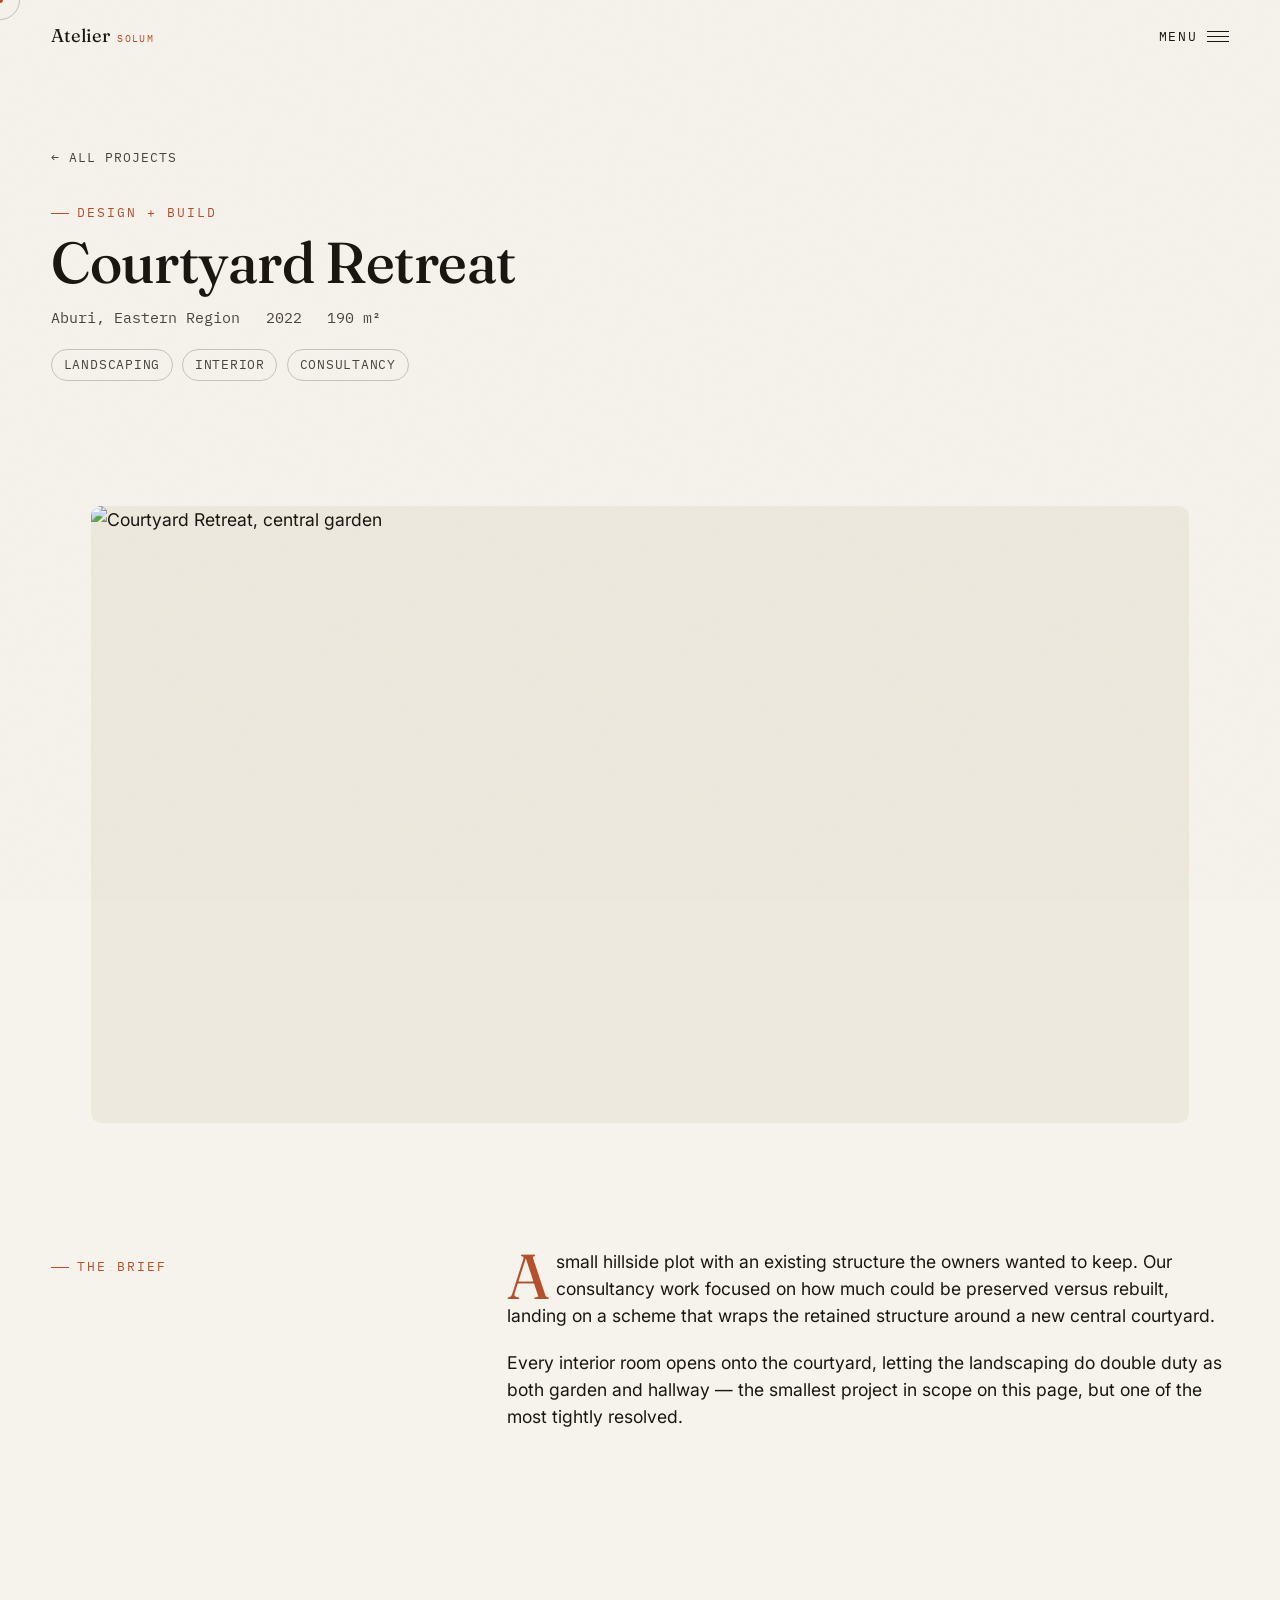
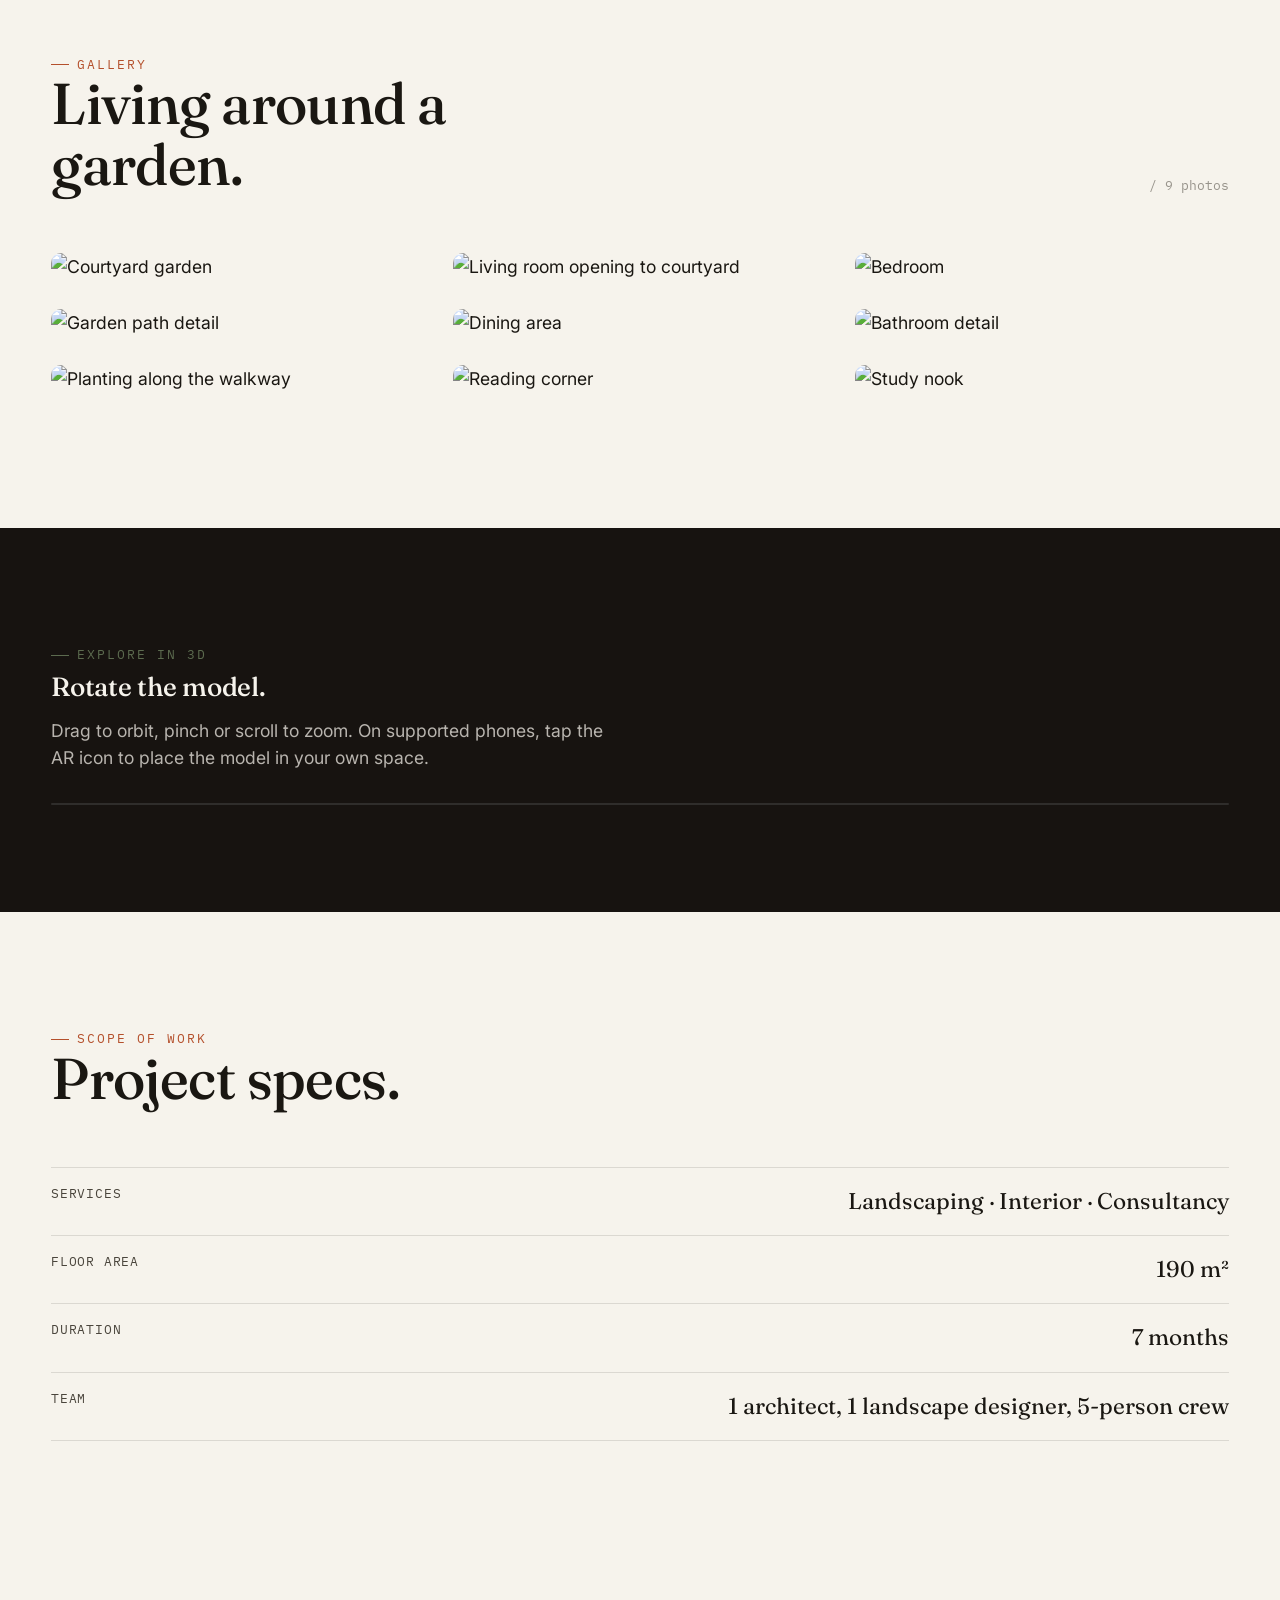
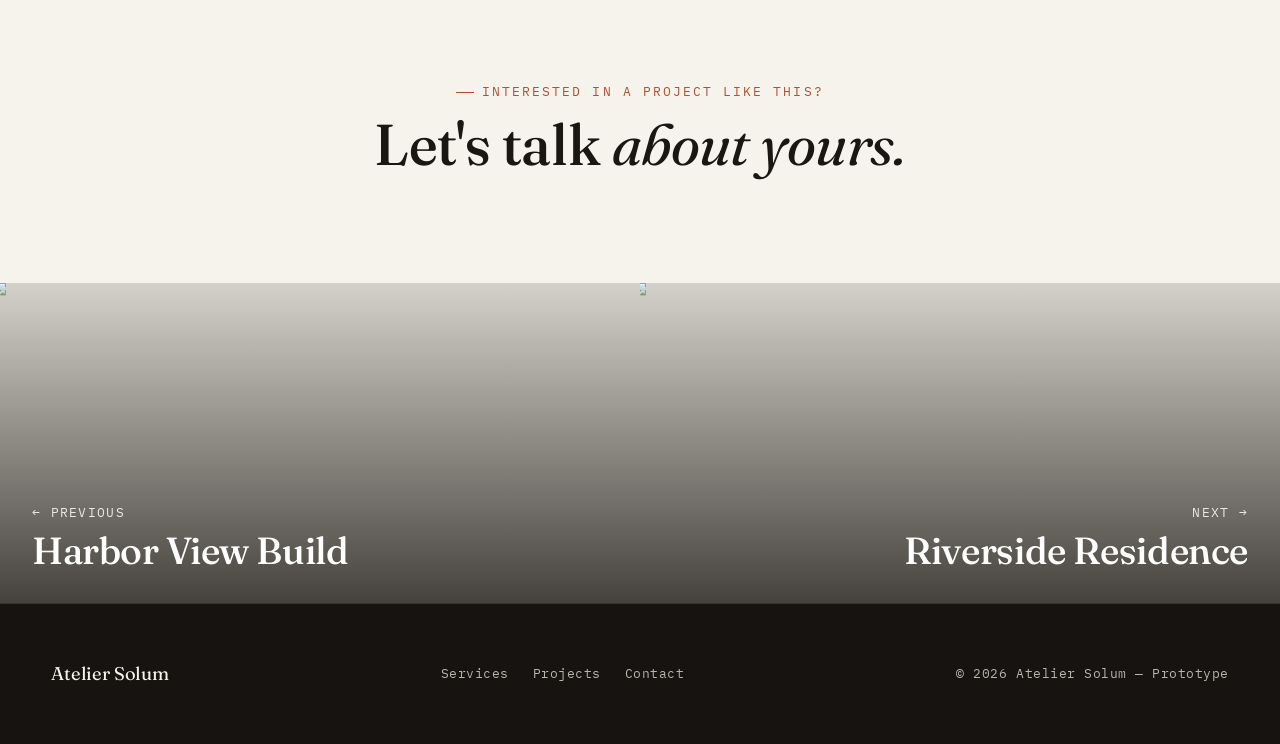
==== projects/courtyard-retreat.html @ 74700419 "Initial prototype: Atelier Solum design-build portfolio Static HTML/CSS/JS prototype for a design-bu" ====
<!DOCTYPE html>
<html lang="en">
<head>
<meta charset="UTF-8">
<meta name="viewport" content="width=device-width, initial-scale=1.0">
<title>Courtyard Retreat — Atelier Solum</title>
<meta name="description" content="A landscape-led design and consultancy project centred on a private courtyard, with a 3D walkthrough.">
<link rel="stylesheet" href="../css/base.css">
<link rel="stylesheet" href="../css/layout.css">
<link rel="stylesheet" href="../css/components.css">
<link rel="stylesheet" href="../css/responsive.css">
<script type="module" src="https://ajax.googleapis.com/ajax/libs/model-viewer/3.5.0/model-viewer.min.js"></script>
</head>
<body>

<header class="site-header">
  <a href="../index.html" class="brand">Atelier <span>Solum</span></a>
  <button class="menu-btn" aria-expanded="false" aria-controls="site-nav">
    <span class="label">Menu</span>
    <span class="bars"><span></span><span></span><span></span></span>
  </button>
</header>

<nav class="site-nav" id="site-nav" aria-label="Primary">
  <div class="nav-links">
    <a href="../index.html"><span class="n">01</span>Home</a>
    <a href="../index.html#services"><span class="n">02</span>Services</a>
    <a href="../index.html#about"><span class="n">03</span>About</a>
    <a href="../index.html#projects"><span class="n">04</span>Projects</a>
    <a href="../index.html#process"><span class="n">05</span>Process</a>
    <a href="../index.html#contact"><span class="n">06</span>Contact</a>
  </div>
  <div class="nav-foot">
    <span>Accra, Ghana — by appointment</span>
    <a href="mailto:studio@ateliersolum.com">studio@ateliersolum.com</a>
    <span>+233 20 000 0000</span>
  </div>
</nav>

<main>
  <section class="section-pad container" style="padding-top:clamp(7.5rem,6.5rem + 3vw,10rem);">
    <a href="../index.html#projects" class="breadcrumb reveal">&larr; All Projects</a>
    <div class="reveal" style="margin-top:1.5rem;">
      <span class="eyebrow">Design + Build</span>
      <h1 style="font-size:var(--fs-2xl); max-width:20ch; margin-top:0.6rem;">Courtyard Retreat</h1>
      <div class="meta-row">
        <span>Aburi, Eastern Region</span>
        <span>2022</span>
        <span>190 m&sup2;</span>
      </div>
      <div class="tag-row" style="margin-top:1.2rem;">
        <span class="tag">Landscaping</span>
        <span class="tag">Interior</span>
        <span class="tag">Consultancy</span>
      </div>
    </div>
  </section>

  <section class="container reveal">
    <figure class="pd-hero-figure">
      <img src="https://images.unsplash.com/photo-1524758631624-e2822e304c36?auto=format&fit=crop&w=1800&q=65" alt="Courtyard Retreat, central garden" loading="lazy" width="1800" height="1013">
    </figure>
  </section>

  <section class="section-pad container">
    <div class="overview-grid reveal">
      <div><span class="eyebrow">The Brief</span></div>
      <div class="drop-cap">
        <p>A small hillside plot with an existing structure the owners wanted to keep. Our consultancy work focused on how much could be preserved versus rebuilt, landing on a scheme that wraps the retained structure around a new central courtyard.</p>
        <p>Every interior room opens onto the courtyard, letting the landscaping do double duty as both garden and hallway — the smallest project in scope on this page, but one of the most tightly resolved.</p>
      </div>
    </div>
  </section>

  <section class="section-pad container">
    <div class="section-head reveal">
      <div><span class="eyebrow">Gallery</span><h2>Living around a garden.</h2></div>
      <span class="section-num">/ 9 photos</span>
    </div>
    <div class="gallery reveal">
      <figure><img src="https://images.unsplash.com/photo-1558904541-efa843a96f01?auto=format&fit=crop&w=900&q=60" data-full="https://images.unsplash.com/photo-1558904541-efa843a96f01?auto=format&fit=crop&w=1800&q=70" alt="Courtyard garden" loading="lazy"></figure>
      <figure><img src="https://images.unsplash.com/photo-1416879595882-3373a0480b5b?auto=format&fit=crop&w=700&q=60" data-full="https://images.unsplash.com/photo-1416879595882-3373a0480b5b?auto=format&fit=crop&w=1800&q=70" alt="Garden path detail" loading="lazy"></figure>
      <figure><img src="https://images.unsplash.com/photo-1518005020951-eccb494ad742?auto=format&fit=crop&w=900&q=60" data-full="https://images.unsplash.com/photo-1518005020951-eccb494ad742?auto=format&fit=crop&w=1800&q=70" alt="Planting along the walkway" loading="lazy"></figure>
      <figure><img src="https://images.unsplash.com/photo-1600607687939-ce8a6c25118c?auto=format&fit=crop&w=700&q=60" data-full="https://images.unsplash.com/photo-1600607687939-ce8a6c25118c?auto=format&fit=crop&w=1800&q=70" alt="Living room opening to courtyard" loading="lazy"></figure>
      <figure><img src="https://images.unsplash.com/photo-1600210492486-724fe5c67fb0?auto=format&fit=crop&w=900&q=60" data-full="https://images.unsplash.com/photo-1600210492486-724fe5c67fb0?auto=format&fit=crop&w=1800&q=70" alt="Dining area" loading="lazy"></figure>
      <figure><img src="https://images.unsplash.com/photo-1600607688969-a5bfcd646154?auto=format&fit=crop&w=700&q=60" data-full="https://images.unsplash.com/photo-1600607688969-a5bfcd646154?auto=format&fit=crop&w=1800&q=70" alt="Reading corner" loading="lazy"></figure>
      <figure><img src="https://images.unsplash.com/photo-1600566753151-384129cf4e3e?auto=format&fit=crop&w=900&q=60" data-full="https://images.unsplash.com/photo-1600566753151-384129cf4e3e?auto=format&fit=crop&w=1800&q=70" alt="Bedroom" loading="lazy"></figure>
      <figure><img src="https://images.unsplash.com/photo-1600210491369-e753d80a41f3?auto=format&fit=crop&w=700&q=60" data-full="https://images.unsplash.com/photo-1600210491369-e753d80a41f3?auto=format&fit=crop&w=1800&q=70" alt="Bathroom detail" loading="lazy"></figure>
      <figure><img src="https://images.unsplash.com/photo-1613977257363-707ba9348227?auto=format&fit=crop&w=900&q=60" data-full="https://images.unsplash.com/photo-1613977257363-707ba9348227?auto=format&fit=crop&w=1800&q=70" alt="Study nook" loading="lazy"></figure>
    </div>
  </section>

  <section id="tour" class="dark-section section-pad">
    <div class="container reveal">
      <span class="eyebrow">Explore in 3D</span>
      <h2 style="color:var(--paper); margin-top:0.5rem;">Rotate the model.</h2>
      <p style="color:rgba(246,243,236,0.72); max-width:52ch; margin-top:1rem;">Drag to orbit, pinch or scroll to zoom. On supported phones, tap the AR icon to place the model in your own space.</p>
      <div class="tour-embed-frame" style="margin-top:2rem;">
        <span class="tour-badge">Sample 3D Model</span>
        <model-viewer
          src="https://modelviewer.dev/shared-assets/models/NeilArmstrong.glb"
          alt="Placeholder 3D model — will be replaced with this building's SketchUp/Revit export"
          camera-controls
          auto-rotate
          ar
          shadow-intensity="1"
          exposure="0.9"
          style="height:520px;">
        </model-viewer>
      </div>
    </div>
  </section>

  <section class="section-pad container">
    <div class="section-head reveal">
      <div><span class="eyebrow">Scope of Work</span><h2>Project specs.</h2></div>
    </div>
    <dl class="spec-list reveal">
      <div class="spec-row"><dt>Services</dt><dd>Landscaping · Interior · Consultancy</dd></div>
      <div class="spec-row"><dt>Floor Area</dt><dd>190 m&sup2;</dd></div>
      <div class="spec-row"><dt>Duration</dt><dd>7 months</dd></div>
      <div class="spec-row"><dt>Team</dt><dd>1 architect, 1 landscape designer, 5-person crew</dd></div>
    </dl>
  </section>

  <a href="../index.html#contact" class="reveal" style="display:block; text-align:center; padding-block:var(--section-pad);">
    <span class="eyebrow" style="justify-content:center;">Interested in a project like this?</span>
    <h2 style="margin-top:0.8rem; font-size:var(--fs-2xl);">Let's talk <em>about yours.</em></h2>
  </a>

  <nav class="pair-nav" aria-label="Other projects">
    <a class="prev" href="harbor-view-build.html">
      <img src="https://images.unsplash.com/photo-1600047509807-ba8f99d2cdde?auto=format&fit=crop&w=900&q=55" alt="" loading="lazy">
      <div><span class="dir">&larr; Previous</span><h4>Harbor View Build</h4></div>
    </a>
    <a class="next" href="riverside-residence.html">
      <img src="https://images.unsplash.com/photo-1512917774080-9991f1c4c750?auto=format&fit=crop&w=900&q=55" alt="" loading="lazy">
      <div><span class="dir">Next &rarr;</span><h4>Riverside Residence</h4></div>
    </a>
  </nav>
</main>

<footer class="site-footer">
  <div class="container footer-grid">
    <span class="brand">Atelier Solum</span>
    <div class="footer-links">
      <a href="../index.html#services">Services</a>
      <a href="../index.html#projects">Projects</a>
      <a href="../index.html#contact">Contact</a>
    </div>
    <span>&copy; <span data-year></span> Atelier Solum — Prototype</span>
  </div>
</footer>

<script src="../js/nav.js"></script>
<script src="../js/reveal.js"></script>
<script src="../js/lightbox.js"></script>
<script src="../js/cursor.js"></script>
<script src="../js/main.js"></script>
</body>
</html>
---- css/base.css ----
/* ===========================================================
   ATELIER — base.css
   Reset, design tokens, typography, global textures
   =========================================================== */

@import url('https://fonts.googleapis.com/css2?family=Fraunces:ital,opsz,wght@0,9..144,300;0,9..144,400;0,9..144,500;0,9..144,600;1,9..144,400;1,9..144,500&family=Inter:wght@400;500;600&family=IBM+Plex+Mono:wght@400;500&display=swap');

:root {
  /* --- color: warm architectural neutrals + two accents --- */
  --ink: #1a1712;
  --ink-soft: #4a453c;
  --paper: #f6f3ec;
  --paper-dim: #eee9de;
  --surface: #ffffff;
  --line: rgba(26, 23, 18, 0.12);
  --line-strong: rgba(26, 23, 18, 0.22);
  --clay: #b4502c;
  --clay-dim: #8f3f22;
  --sage: #5c6b4f;
  --sage-dim: #48543e;
  --cream: #f6f3ec;

  /* --- inverted (dark section) palette --- */
  --ink-bg: #171310;
  --ink-bg-alt: #221c16;
  --ink-line: rgba(246, 243, 236, 0.14);

  /* --- type --- */
  --font-display: 'Fraunces', ui-serif, Georgia, serif;
  --font-body: 'Inter', ui-sans-serif, system-ui, sans-serif;
  --font-mono: 'IBM Plex Mono', ui-monospace, 'SFMono-Regular', monospace;

  /* --- fluid type scale --- */
  --fs-xs: clamp(0.72rem, 0.68rem + 0.15vw, 0.8rem);
  --fs-sm: clamp(0.85rem, 0.8rem + 0.2vw, 0.95rem);
  --fs-base: clamp(1rem, 0.96rem + 0.2vw, 1.1rem);
  --fs-lg: clamp(1.2rem, 1.1rem + 0.4vw, 1.5rem);
  --fs-xl: clamp(1.7rem, 1.4rem + 1.2vw, 2.4rem);
  --fs-2xl: clamp(2.4rem, 1.9rem + 2.2vw, 3.6rem);
  --fs-hero: clamp(3rem, 2rem + 5.2vw, 7.2rem);

  /* --- spacing / rhythm --- */
  --gap: clamp(1.25rem, 1rem + 1vw, 2rem);
  --section-pad: clamp(4.5rem, 3.5rem + 4vw, 9rem);
  --container: 1360px;
  --edge: clamp(1.25rem, 4vw, 4rem);

  /* --- misc --- */
  --radius-s: 4px;
  --radius-m: 10px;
  --ease: cubic-bezier(0.16, 1, 0.3, 1);
  --dur: 0.6s;
}

*, *::before, *::after { box-sizing: border-box; }

html {
  scroll-behavior: smooth;
  color-scheme: light;
}

@media (prefers-reduced-motion: reduce) {
  html { scroll-behavior: auto; }
  *, *::before, *::after {
    animation-duration: 0.001ms !important;
    animation-iteration-count: 1 !important;
    transition-duration: 0.001ms !important;
    scroll-behavior: auto !important;
  }
}

body {
  margin: 0;
  background: var(--paper);
  color: var(--ink);
  font-family: var(--font-body);
  font-size: var(--fs-base);
  line-height: 1.55;
  -webkit-font-smoothing: antialiased;
  text-rendering: optimizeLegibility;
  overflow-x: hidden;
}

/* film-grain overlay — the quiet "expensive paper" texture */
body::before {
  content: '';
  position: fixed;
  inset: 0;
  z-index: 999;
  pointer-events: none;
  opacity: 0.05;
  mix-blend-mode: multiply;
  background-image: url("data:image/svg+xml,%3Csvg xmlns='http://www.w3.org/2000/svg' width='180' height='180'%3E%3Cfilter id='n'%3E%3CfeTurbulence type='fractalNoise' baseFrequency='0.9' numOctaves='2' stitchTiles='stitch'/%3E%3C/filter%3E%3Crect width='100%25' height='100%25' filter='url(%23n)'/%3E%3C/svg%3E");
}

img, video { max-width: 100%; display: block; }

a { color: inherit; text-decoration: none; }

h1, h2, h3, h4 {
  font-family: var(--font-display);
  font-weight: 500;
  line-height: 1.05;
  margin: 0;
  letter-spacing: -0.01em;
}

em, .italic { font-style: italic; font-weight: 400; }

p { margin: 0; }

ul { margin: 0; padding: 0; list-style: none; }

button {
  font: inherit;
  color: inherit;
  background: none;
  border: 0;
  cursor: pointer;
  padding: 0;
}

input, textarea {
  font: inherit;
  color: inherit;
  background: none;
}

.container {
  width: 100%;
  max-width: var(--container);
  margin-inline: auto;
  padding-inline: var(--edge);
}

/* eyebrow / mono label used everywhere as a signature micro-detail */
.eyebrow {
  display: inline-flex;
  align-items: center;
  gap: 0.6em;
  font-family: var(--font-mono);
  font-size: var(--fs-xs);
  letter-spacing: 0.16em;
  text-transform: uppercase;
  color: var(--clay);
}
.eyebrow::before {
  content: '';
  width: 1.4em;
  height: 1px;
  background: currentColor;
}

.visually-hidden {
  position: absolute !important;
  width: 1px; height: 1px;
  overflow: hidden;
  clip: rect(0 0 0 0);
  white-space: nowrap;
}

/* scroll-reveal primitive (activated by reveal.js via IntersectionObserver) */
.reveal {
  opacity: 0;
  transform: translateY(28px);
  transition: opacity 0.9s var(--ease), transform 0.9s var(--ease);
}
.reveal.is-visible {
  opacity: 1;
  transform: translateY(0);
}
.reveal-stagger > * {
  transition-delay: calc(var(--i, 0) * 90ms);
}

/* custom cursor (desktop, fine-pointer only — see cursor.js) */
.cursor-dot, .cursor-ring {
  position: fixed;
  top: 0; left: 0;
  pointer-events: none;
  z-index: 1000;
  border-radius: 50%;
  transform: translate(-50%, -50%);
  will-change: transform;
}
.cursor-dot {
  width: 6px; height: 6px;
  background: var(--clay);
  transition: opacity 0.2s ease;
}
.cursor-ring {
  width: 40px; height: 40px;
  border: 1px solid var(--line-strong);
  transition: width 0.25s var(--ease), height 0.25s var(--ease), border-color 0.25s ease, opacity 0.2s ease;
}
body.has-cursor { cursor: none; }
body.has-cursor a, body.has-cursor button { cursor: none; }
.cursor-ring.is-active {
  width: 70px; height: 70px;
  border-color: var(--clay);
}
---- css/layout.css ----
/* ===========================================================
   ATELIER — layout.css
   Header / overlay nav / footer / section scaffolding
   =========================================================== */

section { position: relative; }

.section-pad { padding-block: var(--section-pad); }

.section-head {
  display: flex;
  flex-wrap: wrap;
  align-items: end;
  justify-content: space-between;
  gap: var(--gap);
  margin-bottom: clamp(2.5rem, 2rem + 2vw, 4.5rem);
}
.section-head h2 { font-size: var(--fs-2xl); max-width: 14ch; }
.section-num {
  font-family: var(--font-mono);
  font-size: var(--fs-xs);
  color: var(--ink-soft);
  opacity: 0.55;
}

/* ---------------- header ---------------- */
.site-header {
  position: fixed;
  inset: 0 0 auto 0;
  z-index: 500;
  display: flex;
  align-items: center;
  justify-content: space-between;
  padding: clamp(1.1rem, 1rem + 0.5vw, 1.6rem) var(--edge);
  mix-blend-mode: normal;
  transition: background-color 0.4s var(--ease), border-color 0.4s var(--ease), backdrop-filter 0.4s var(--ease);
  border-bottom: 1px solid transparent;
}
.site-header.is-scrolled {
  background: rgba(246, 243, 236, 0.82);
  backdrop-filter: blur(10px) saturate(1.1);
  border-color: var(--line);
}
.brand {
  font-family: var(--font-display);
  font-size: 1.15rem;
  letter-spacing: -0.01em;
  display: flex;
  align-items: baseline;
  gap: 0.4em;
}
.brand span { font-family: var(--font-mono); font-size: 0.6rem; letter-spacing: 0.14em; color: var(--clay); text-transform: uppercase; }

.menu-btn {
  display: flex;
  align-items: center;
  gap: 0.7em;
  font-family: var(--font-mono);
  font-size: var(--fs-xs);
  letter-spacing: 0.14em;
  text-transform: uppercase;
  z-index: 700;
  position: relative;
}
.menu-btn .bars {
  display: inline-flex;
  flex-direction: column;
  gap: 4px;
  width: 22px;
}
.menu-btn .bars span {
  height: 1px;
  background: currentColor;
  transition: transform 0.4s var(--ease), opacity 0.3s ease;
}
body.nav-open .menu-btn .bars span:nth-child(1) { transform: translateY(2.5px) rotate(45deg); }
body.nav-open .menu-btn .bars span:nth-child(2) { opacity: 0; }
body.nav-open .menu-btn .bars span:nth-child(3) { transform: translateY(-2.5px) rotate(-45deg); }

/* ---------------- full-screen overlay nav ---------------- */
.site-nav {
  position: fixed;
  inset: 0;
  z-index: 600;
  background: var(--ink-bg);
  color: var(--paper);
  display: flex;
  flex-direction: column;
  justify-content: space-between;
  padding: clamp(5.5rem, 5rem + 2vw, 7rem) var(--edge) var(--edge);
  clip-path: circle(2% at calc(100% - 3rem) 3rem);
  transition: clip-path 0.75s var(--ease);
  visibility: hidden;
}
body.nav-open .site-nav {
  clip-path: circle(150% at calc(100% - 3rem) 3rem);
  visibility: visible;
}
.site-nav .nav-links {
  display: flex;
  flex-direction: column;
  gap: 0.15em;
}
.site-nav .nav-links a {
  font-family: var(--font-display);
  font-weight: 400;
  font-size: clamp(2.4rem, 2rem + 4vw, 5.2rem);
  color: var(--paper);
  display: inline-flex;
  align-items: baseline;
  gap: 0.3em;
  opacity: 0;
  transform: translateY(24px);
  transition: opacity 0.6s var(--ease), transform 0.6s var(--ease), color 0.3s ease;
}
body.nav-open .site-nav .nav-links a {
  opacity: 1;
  transform: translateY(0);
  transition-delay: calc(var(--i, 0) * 70ms + 150ms);
}
.site-nav .nav-links a:hover,
.site-nav .nav-links a:focus-visible { color: var(--clay); }
.site-nav .nav-links a .n {
  font-family: var(--font-mono);
  font-size: 0.28em;
  color: var(--sage);
  letter-spacing: 0.1em;
}
.site-nav .nav-foot {
  display: flex;
  flex-wrap: wrap;
  justify-content: space-between;
  gap: 1.5rem;
  border-top: 1px solid var(--ink-line);
  padding-top: 1.5rem;
  font-family: var(--font-mono);
  font-size: var(--fs-xs);
  letter-spacing: 0.06em;
  color: rgba(246, 243, 236, 0.6);
  opacity: 0;
  transition: opacity 0.6s ease 0.5s;
}
body.nav-open .nav-foot { opacity: 1; }
.nav-foot a { text-decoration: underline; text-underline-offset: 3px; color: var(--paper); }

/* ---------------- dark section wrapper (used by tour teaser + contact) ---------------- */
.dark-section {
  background: var(--ink-bg);
  color: var(--paper);
}
.dark-section .eyebrow { color: var(--sage); }
.dark-section .eyebrow::before { background: var(--sage); }

/* ---------------- footer ---------------- */
.site-footer {
  background: var(--ink-bg);
  color: rgba(246, 243, 236, 0.72);
  padding-block: clamp(2.5rem, 2rem + 2vw, 3.5rem);
  border-top: 1px solid var(--ink-line);
}
.footer-grid {
  display: flex;
  flex-wrap: wrap;
  justify-content: space-between;
  align-items: center;
  gap: 1.5rem;
  font-family: var(--font-mono);
  font-size: var(--fs-xs);
  letter-spacing: 0.04em;
}
.footer-grid .brand { color: var(--paper); }
.footer-links { display: flex; gap: 1.5rem; flex-wrap: wrap; }
.footer-links a { border-bottom: 1px solid transparent; transition: border-color 0.25s ease; }
.footer-links a:hover { border-color: currentColor; }

@media (max-width: 720px) {
  .site-nav .nav-links a { font-size: clamp(2.2rem, 8vw, 3.2rem); }
}
---- css/components.css ----
/* ===========================================================
   ATELIER — components.css
   Buttons, hero, marquee, bento grid, cards, gallery, lightbox,
   tour embeds, tags, process rail, spec list, next/prev nav
   =========================================================== */

/* ---------------- buttons ---------------- */
.btn {
  display: inline-flex;
  align-items: center;
  gap: 0.6em;
  font-family: var(--font-mono);
  font-size: var(--fs-xs);
  letter-spacing: 0.1em;
  text-transform: uppercase;
  padding: 0.95em 1.6em;
  border-radius: 999px;
  border: 1px solid var(--ink);
  transition: background-color 0.3s var(--ease), color 0.3s var(--ease), border-color 0.3s var(--ease), transform 0.3s var(--ease);
}
.btn-solid { background: var(--ink); color: var(--paper); }
.btn-solid:hover { background: var(--clay); border-color: var(--clay); transform: translateY(-2px); }
.btn-ghost { color: var(--ink); }
.btn-ghost:hover { background: var(--ink); color: var(--paper); transform: translateY(-2px); }
.dark-section .btn-ghost { border-color: var(--paper); color: var(--paper); }
.dark-section .btn-ghost:hover { background: var(--paper); color: var(--ink-bg); }
.btn svg { width: 1em; height: 1em; }

/* ---------------- hero ---------------- */
.hero {
  min-height: 100svh;
  display: flex;
  flex-direction: column;
  justify-content: center;
  padding-top: clamp(6rem, 5rem + 3vw, 8rem);
  position: relative;
}
.hero-eyebrow-row {
  display: flex;
  align-items: center;
  gap: 1rem;
  margin-bottom: 1.4rem;
}
.hero h1 {
  font-size: var(--fs-hero);
  max-width: 15ch;
}
.hero h1 .line { display: block; }
.hero-sub {
  max-width: 46ch;
  margin-top: 1.6rem;
  font-size: var(--fs-lg);
  color: var(--ink-soft);
}
.hero-actions {
  display: flex;
  flex-wrap: wrap;
  gap: 1rem;
  margin-top: clamp(2rem, 1.6rem + 1.5vw, 3rem);
}

/* discipline marquee ribbon */
.marquee {
  border-top: 1px solid var(--line);
  border-bottom: 1px solid var(--line);
  overflow: hidden;
  margin-top: clamp(3rem, 2.4rem + 2vw, 5rem);
}
.marquee-track {
  display: flex;
  width: max-content;
  animation: marquee 26s linear infinite;
}
.marquee:hover .marquee-track { animation-play-state: paused; }
.marquee span {
  font-family: var(--font-mono);
  font-size: var(--fs-sm);
  letter-spacing: 0.14em;
  text-transform: uppercase;
  padding: 1rem 2.2rem;
  white-space: nowrap;
  color: var(--ink-soft);
  display: inline-flex;
  align-items: center;
  gap: 0.9em;
}
.marquee span::after { content: '\2014'; color: var(--clay); }
@keyframes marquee {
  from { transform: translateX(0); }
  to { transform: translateX(-50%); }
}

/* ---------------- bento services grid ---------------- */
.bento {
  display: grid;
  grid-template-columns: repeat(6, 1fr);
  gap: 1px;
  background: var(--line);
  border: 1px solid var(--line);
}
.bento-item {
  background: var(--paper);
  padding: clamp(1.75rem, 1.4rem + 1.5vw, 2.75rem);
  grid-column: span 3;
  position: relative;
  overflow: hidden;
  transition: background-color 0.4s ease;
  min-height: 260px;
  display: flex;
  flex-direction: column;
  justify-content: space-between;
}
.bento-item.span-2 { grid-column: span 2; }
.bento-item.span-4 { grid-column: span 4; }
.bento-item:hover { background: var(--surface); }
.bento-num {
  position: absolute;
  right: 0.9rem;
  top: 0.4rem;
  font-family: var(--font-display);
  font-size: 6rem;
  font-weight: 300;
  color: var(--ink);
  opacity: 0.05;
  line-height: 1;
  pointer-events: none;
  transition: opacity 0.4s ease;
}
.bento-item:hover .bento-num { opacity: 0.09; }
.bento-icon { width: 2.1rem; height: 2.1rem; color: var(--clay); }
.bento-item h3 { font-size: var(--fs-lg); margin-top: 1.2rem; }
.bento-item p { margin-top: 0.6rem; color: var(--ink-soft); font-size: var(--fs-sm); max-width: 32ch; }
.bento-line {
  margin-top: 1.4rem;
  height: 1px;
  width: 2.2rem;
  background: var(--line-strong);
  transition: width 0.4s var(--ease), background-color 0.4s ease;
}
.bento-item:hover .bento-line { width: 4rem; background: var(--clay); }

@media (max-width: 900px) {
  .bento { grid-template-columns: repeat(2, 1fr); }
  .bento-item, .bento-item.span-2, .bento-item.span-4 { grid-column: span 2; }
}

/* ---------------- process rail ---------------- */
.process-rail {
  display: grid;
  grid-template-columns: repeat(5, 1fr);
  gap: var(--gap);
  position: relative;
}
.process-rail::before {
  content: '';
  position: absolute;
  top: 1.1rem;
  left: 0; right: 0;
  height: 1px;
  background: var(--line);
}
.process-step { position: relative; }
.process-step .dot {
  width: 9px; height: 9px;
  border-radius: 50%;
  background: var(--paper);
  border: 1px solid var(--ink);
  position: relative;
  z-index: 2;
  transition: background-color 0.3s ease, border-color 0.3s ease;
}
.process-step:hover .dot { background: var(--clay); border-color: var(--clay); }
.process-step .idx { font-family: var(--font-mono); font-size: var(--fs-xs); color: var(--clay); display: block; margin-top: 1.1rem; }
.process-step h4 { font-size: var(--fs-lg); margin-top: 0.5rem; }
.process-step p { font-size: var(--fs-sm); color: var(--ink-soft); margin-top: 0.5rem; }

@media (max-width: 860px) {
  .process-rail { grid-template-columns: 1fr; gap: 2.2rem; }
  .process-rail::before { display: none; }
}

/* ---------------- featured project cards (asymmetric) ---------------- */
.project-grid {
  display: grid;
  grid-template-columns: repeat(6, 1fr);
  gap: var(--gap);
}
.p-card { grid-column: span 3; }
.p-card.wide { grid-column: span 4; }
.p-card.narrow { grid-column: span 2; }
.p-card a { display: block; }
.p-card figure {
  position: relative;
  aspect-ratio: 4 / 5;
  overflow: hidden;
  border-radius: var(--radius-m);
  margin: 0;
  background: var(--paper-dim);
}
.p-card.wide figure { aspect-ratio: 16 / 10; }
.p-card img {
  width: 100%; height: 100%;
  object-fit: cover;
  filter: grayscale(0.55) contrast(1.02);
  transform: scale(1.04);
  transition: transform 0.9s var(--ease), filter 0.6s ease;
}
.p-card a:hover img { filter: grayscale(0); transform: scale(1.1); }
.p-card figcaption {
  position: absolute; inset: auto 0 0 0;
  padding: 1.4rem;
  display: flex;
  justify-content: space-between;
  align-items: flex-end;
  background: linear-gradient(to top, rgba(20,17,12,0.72), transparent 65%);
  color: #fff;
}
.p-card .p-tag {
  position: absolute; top: 1.1rem; left: 1.1rem;
  font-family: var(--font-mono);
  font-size: var(--fs-xs);
  letter-spacing: 0.08em;
  text-transform: uppercase;
  background: rgba(246,243,236,0.9);
  color: var(--ink);
  padding: 0.35em 0.8em;
  border-radius: 999px;
}
.p-card h3 { font-size: var(--fs-lg); color: #fff; }
.p-card .p-meta { font-family: var(--font-mono); font-size: var(--fs-xs); opacity: 0.85; margin-top: 0.3em; letter-spacing: 0.04em; }
.p-card .arrow {
  width: 2.2rem; height: 2.2rem;
  border-radius: 50%;
  border: 1px solid rgba(255,255,255,0.6);
  display: grid; place-items: center;
  flex-shrink: 0;
  transition: background-color 0.3s ease, transform 0.3s var(--ease);
}
.p-card a:hover .arrow { background: var(--clay); border-color: var(--clay); transform: rotate(45deg); }
.p-card .arrow svg { width: 1rem; height: 1rem; }

@media (max-width: 900px) {
  .p-card, .p-card.wide, .p-card.narrow { grid-column: span 6; }
}

/* ---------------- immersive tour teaser (home) ---------------- */
.tour-teaser {
  display: grid;
  grid-template-columns: 1fr 1fr;
  gap: clamp(2rem, 1.5rem + 2vw, 4rem);
  align-items: center;
}
.tour-copy h2 { font-size: var(--fs-2xl); color: var(--paper); }
.tour-copy p { color: rgba(246,243,236,0.72); margin-top: 1.2rem; max-width: 42ch; }
.tour-embed-frame {
  border-radius: var(--radius-m);
  overflow: hidden;
  border: 1px solid var(--ink-line);
  background: #0e0c0a;
  position: relative;
}
.tour-badge {
  position: absolute; top: 1rem; left: 1rem; z-index: 2;
  font-family: var(--font-mono); font-size: var(--fs-xs);
  letter-spacing: 0.08em; text-transform: uppercase;
  background: rgba(23,19,16,0.75); color: var(--paper);
  border: 1px solid var(--ink-line);
  padding: 0.4em 0.9em; border-radius: 999px;
  backdrop-filter: blur(4px);
}
model-viewer { width: 100%; height: 100%; --poster-color: transparent; }

@media (max-width: 860px) {
  .tour-teaser { grid-template-columns: 1fr; }
}

/* ---------------- about / founder ---------------- */
.about-wrap {
  display: grid;
  grid-template-columns: 0.8fr 1.2fr;
  gap: clamp(2rem, 1.5rem + 2vw, 4rem);
  align-items: start;
}
.about-portrait {
  margin: 0;
  aspect-ratio: 4 / 5;
  border-radius: var(--radius-m);
  overflow: hidden;
  background: var(--paper-dim);
}
.about-portrait img {
  width: 100%; height: 100%;
  object-fit: cover;
  filter: grayscale(0.4) contrast(1.02);
  transition: filter 0.6s ease;
}
.about-portrait:hover img { filter: grayscale(0); }
.about-name { font-size: var(--fs-2xl); margin-top: 0.5rem; }
.about-bio { margin-top: 1.4rem; max-width: 56ch; color: var(--ink-soft); }
.about-quote {
  font-family: var(--font-display);
  font-style: italic;
  font-size: var(--fs-lg);
  color: var(--ink);
  border-left: 2px solid var(--clay);
  padding-left: 1.2rem;
  margin: 1.8rem 0 2.2rem;
  max-width: 46ch;
}
.about-content .cred-list { border-top: 1px solid var(--line); padding-top: 0.2rem; }

@media (max-width: 780px) {
  .about-wrap { grid-template-columns: 1fr; }
  .about-portrait { max-width: 320px; }
}

/* ---------------- credentials marquee ---------------- */
.cred-strip {
  border-top: 1px solid var(--line);
}
.cred-list {
  display: grid;
  grid-template-columns: repeat(auto-fit, minmax(200px, 1fr));
  gap: var(--gap);
}
.cred-item { padding-block: 1.4rem; border-top: 1px solid var(--line); }
.cred-item .num { font-family: var(--font-display); font-size: var(--fs-2xl); }
.cred-item .lbl { font-family: var(--font-mono); font-size: var(--fs-xs); letter-spacing: 0.08em; text-transform: uppercase; color: var(--ink-soft); margin-top: 0.4rem; display: block; }

/* ---------------- contact ---------------- */
.contact-wrap {
  display: grid;
  grid-template-columns: 1.2fr 1fr;
  gap: clamp(2rem, 1.5rem + 2vw, 5rem);
}
.contact-wrap h2 { font-size: clamp(2.4rem, 1.8rem + 3vw, 4.6rem); color: var(--paper); }
.contact-email {
  display: inline-block;
  margin-top: 1.6rem;
  font-family: var(--font-display);
  font-style: italic;
  font-size: clamp(1.4rem, 1.2rem + 1vw, 2rem);
  color: var(--paper);
  border-bottom: 1px solid var(--sage);
  padding-bottom: 0.2rem;
  transition: color 0.3s ease, border-color 0.3s ease;
}
.contact-email:hover { color: var(--clay); border-color: var(--clay); }
.form-note { font-size: var(--fs-xs); font-family: var(--font-mono); color: rgba(246,243,236,0.55); margin-top: 1.5rem; }
.field {
  display: flex; flex-direction: column; gap: 0.4rem;
  padding-block: 1.1rem;
  border-bottom: 1px solid var(--ink-line);
}
.field label { font-family: var(--font-mono); font-size: var(--fs-xs); letter-spacing: 0.08em; text-transform: uppercase; color: rgba(246,243,236,0.55); }
.field input, .field textarea {
  color: var(--paper); font-family: var(--font-body); font-size: var(--fs-base);
  resize: none;
}
.field input::placeholder, .field textarea::placeholder { color: rgba(246,243,236,0.3); }
@media (max-width: 860px) { .contact-wrap { grid-template-columns: 1fr; } }

/* ---------------- project detail: header / tags / spec ---------------- */
.breadcrumb {
  font-family: var(--font-mono); font-size: var(--fs-xs); letter-spacing: 0.08em; text-transform: uppercase;
  display: inline-flex; align-items: center; gap: 0.5em; color: var(--ink-soft);
  transition: color 0.25s ease;
}
.breadcrumb:hover { color: var(--clay); }

.tag {
  display: inline-flex; align-items: center;
  font-family: var(--font-mono); font-size: var(--fs-xs); letter-spacing: 0.06em; text-transform: uppercase;
  border: 1px solid var(--line-strong); border-radius: 999px;
  padding: 0.4em 0.9em;
  color: var(--ink-soft);
}
.tag-row { display: flex; flex-wrap: wrap; gap: 0.6rem; }

.meta-row {
  display: flex; flex-wrap: wrap; gap: 1.6rem;
  font-family: var(--font-mono); font-size: var(--fs-sm); color: var(--ink-soft);
  margin-top: 0.8rem;
}

.pd-hero-figure {
  aspect-ratio: 16/9;
  border-radius: var(--radius-m);
  overflow: hidden;
  background: var(--paper-dim);
}
.pd-hero-figure img { width: 100%; height: 100%; object-fit: cover; }

.overview-grid {
  display: grid;
  grid-template-columns: 0.9fr 1.6fr;
  gap: clamp(2rem, 1.5rem + 2vw, 4rem);
}
.drop-cap:first-letter {
  font-family: var(--font-display);
  font-size: 3.6em;
  float: left;
  line-height: 0.8;
  padding: 0.05em 0.09em 0 0;
  color: var(--clay);
}
.overview-grid p + p { margin-top: 1.1em; }
@media (max-width: 860px) { .overview-grid { grid-template-columns: 1fr; } }

/* masonry-style gallery via column layout */
.gallery {
  columns: 3 260px;
  column-gap: var(--gap);
}
.gallery figure {
  margin: 0 0 var(--gap);
  break-inside: avoid;
  border-radius: var(--radius-m);
  overflow: hidden;
  cursor: pointer;
  position: relative;
}
.gallery img { width: 100%; display: block; transition: transform 0.6s var(--ease); }
.gallery figure:hover img { transform: scale(1.045); }
.gallery figure::after {
  content: '\2197';
  position: absolute; top: 0.8rem; right: 0.8rem;
  width: 2rem; height: 2rem; border-radius: 50%;
  background: rgba(246,243,236,0.85); color: var(--ink);
  display: grid; place-items: center; font-size: 0.9rem;
  opacity: 0; transform: translateY(-6px);
  transition: opacity 0.3s ease, transform 0.3s ease;
}
.gallery figure:hover::after { opacity: 1; transform: translateY(0); }

/* video section */
.video-frame {
  position: relative;
  aspect-ratio: 16/9;
  border-radius: var(--radius-m);
  overflow: hidden;
  background: #0e0c0a;
}
.video-frame video, .video-frame iframe { width: 100%; height: 100%; object-fit: cover; border: 0; }
.video-caption { margin-top: 0.8rem; font-family: var(--font-mono); font-size: var(--fs-xs); color: var(--ink-soft); letter-spacing: 0.04em; }

/* spec recap */
.spec-list {
  border-top: 1px solid var(--line);
}
.spec-row {
  display: flex; justify-content: space-between; gap: 1rem;
  padding: 1rem 0;
  border-bottom: 1px solid var(--line);
  font-size: var(--fs-sm);
}
.spec-row dt { font-family: var(--font-mono); text-transform: uppercase; letter-spacing: 0.06em; color: var(--ink-soft); font-size: var(--fs-xs); }
.spec-row dd { margin: 0; font-family: var(--font-display); font-size: var(--fs-lg); text-align: right; }

/* next/prev split nav */
.pair-nav {
  display: grid;
  grid-template-columns: 1fr 1fr;
}
.pair-nav a {
  position: relative;
  display: flex;
  align-items: flex-end;
  min-height: 320px;
  padding: 2rem;
  overflow: hidden;
  color: #fff;
  background-size: cover;
  background-position: center;
}
.pair-nav a::before {
  content: '';
  position: absolute; inset: 0;
  background: linear-gradient(to top, rgba(20,17,12,0.78), rgba(20,17,12,0.15));
  transition: background-color 0.4s ease;
}
.pair-nav a > * { position: relative; z-index: 1; }
.pair-nav a img { position: absolute; inset: 0; width: 100%; height: 100%; object-fit: cover; z-index: 0; transform: scale(1.04); transition: transform 0.8s var(--ease); }
.pair-nav a:hover img { transform: scale(1.12); }
.pair-nav .dir { font-family: var(--font-mono); font-size: var(--fs-xs); letter-spacing: 0.1em; text-transform: uppercase; opacity: 0.85; display: block; margin-bottom: 0.5rem; }
.pair-nav h4 { font-size: var(--fs-xl); }
.pair-nav .next { text-align: right; align-items: flex-end; }
.pair-nav .next > div { margin-left: auto; }
@media (max-width: 700px) { .pair-nav { grid-template-columns: 1fr; } }

/* ---------------- lightbox ---------------- */
.lightbox {
  position: fixed; inset: 0; z-index: 900;
  background: rgba(15, 12, 9, 0.94);
  display: flex; align-items: center; justify-content: center;
  opacity: 0; visibility: hidden;
  transition: opacity 0.35s ease;
}
.lightbox.is-open { opacity: 1; visibility: visible; }
.lightbox img { max-width: 88vw; max-height: 82vh; object-fit: contain; border-radius: 4px; }
.lightbox-close, .lightbox-prev, .lightbox-next {
  position: absolute;
  color: var(--paper);
  width: 2.75rem; height: 2.75rem;
  border-radius: 50%;
  border: 1px solid rgba(246,243,236,0.3);
  display: grid; place-items: center;
  transition: background-color 0.25s ease, border-color 0.25s ease;
}
.lightbox-close:hover, .lightbox-prev:hover, .lightbox-next:hover { background: var(--clay); border-color: var(--clay); }
.lightbox-close { top: 1.5rem; right: 1.5rem; }
.lightbox-prev { left: 1.5rem; top: 50%; transform: translateY(-50%); }
.lightbox-next { right: 1.5rem; top: 50%; transform: translateY(-50%); }
.lightbox-count {
  position: absolute; bottom: 1.5rem; left: 50%; transform: translateX(-50%);
  font-family: var(--font-mono); font-size: var(--fs-xs); letter-spacing: 0.08em; color: rgba(246,243,236,0.6);
}
@media (max-width: 640px) {
  .lightbox-prev, .lightbox-next { width: 2.2rem; height: 2.2rem; }
}
---- css/responsive.css ----
/* ===========================================================
   ATELIER — responsive.css
   Structural breakpoint overrides not already handled inline
   =========================================================== */

@media (max-width: 640px) {
  :root { --section-pad: 4.2rem; }
  .gallery { columns: 1 100%; }
  .overview-grid, .contact-wrap, .tour-teaser { gap: 2rem; }
  .cred-list { grid-template-columns: repeat(2, 1fr); }
  .site-footer .footer-grid { flex-direction: column; align-items: flex-start; }
}

@media (hover: none) and (pointer: coarse) {
  .cursor-dot, .cursor-ring { display: none; }
  body.has-cursor { cursor: auto; }
  body.has-cursor a, body.has-cursor button { cursor: pointer; }
}

@media (max-width: 500px) {
  .hero h1 { font-size: clamp(2.4rem, 10vw, 3.4rem); }
}
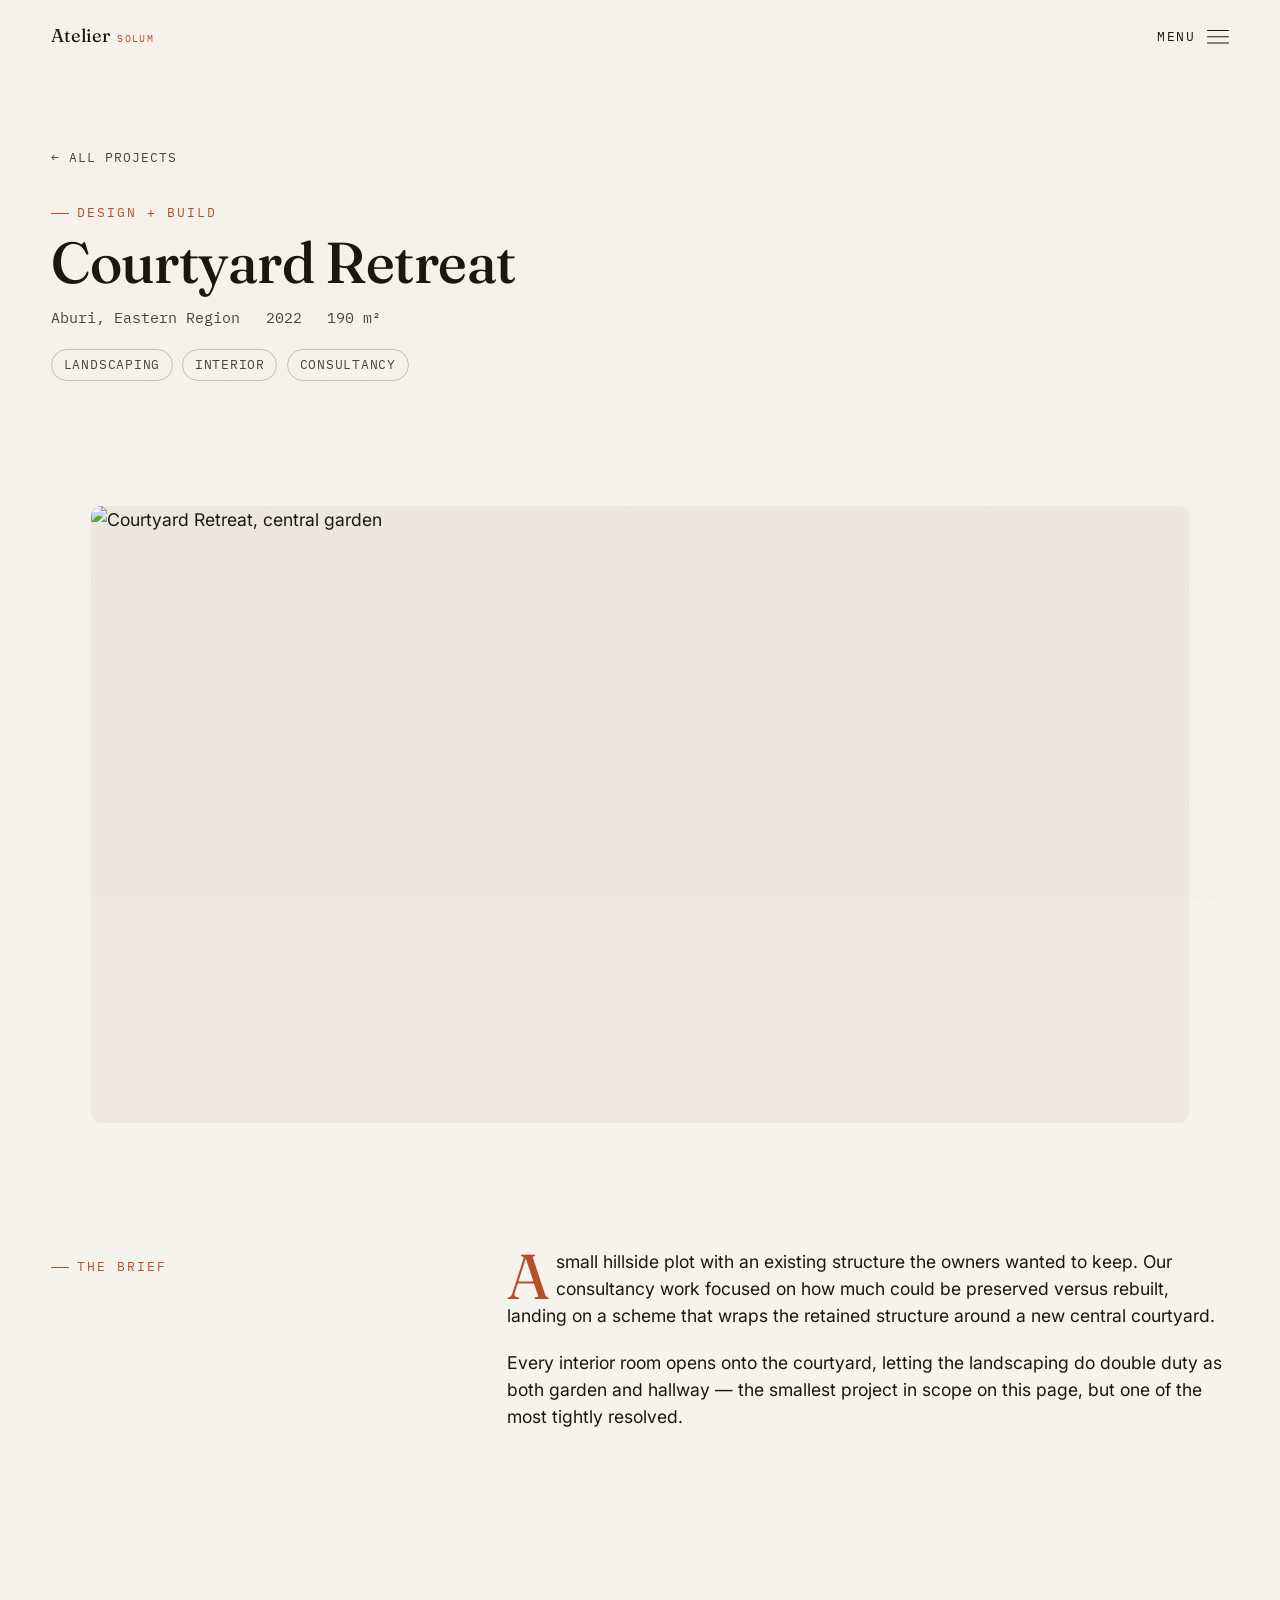
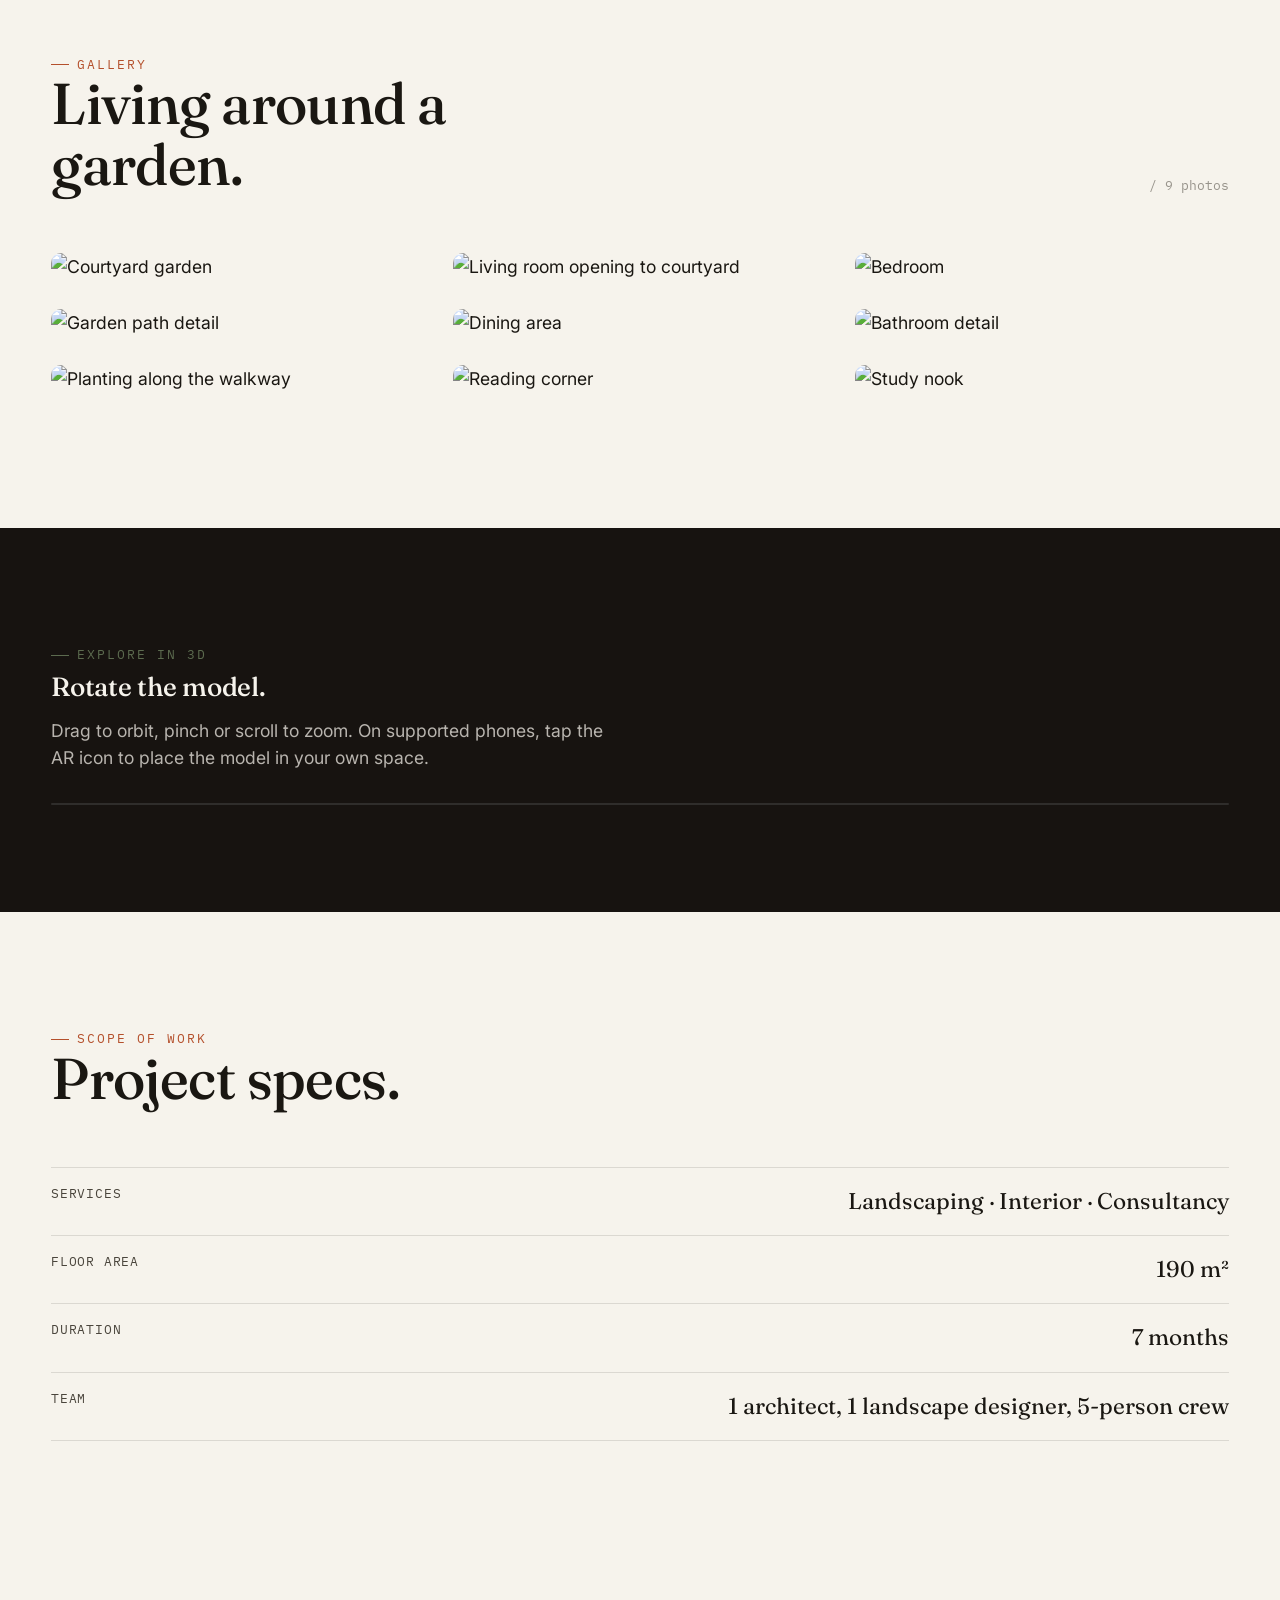
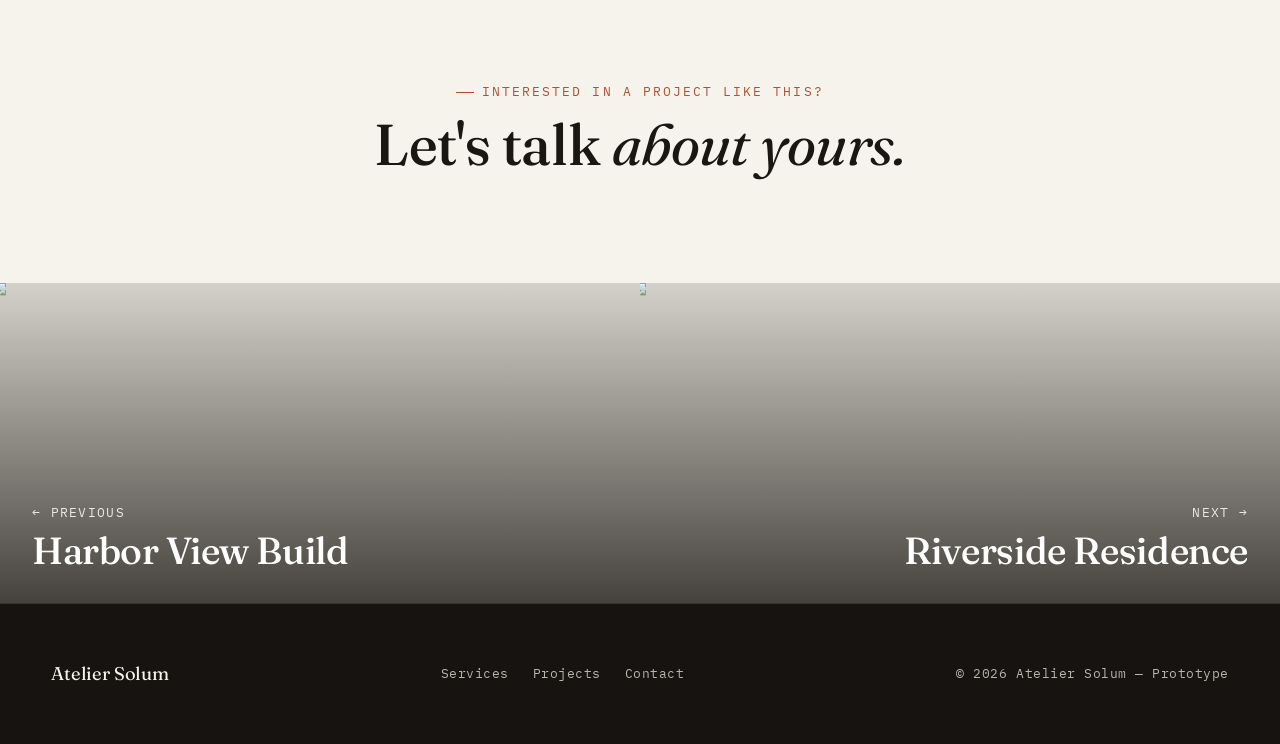
==== commit 3ffa72ca: "Redesign hamburger menu and improve mobile responsiveness Fix broken X-close animation math and a st" ====
--- a/projects/courtyard-retreat.html
+++ b/projects/courtyard-retreat.html
@@ -15,7 +15,7 @@
 
 <header class="site-header">
   <a href="../index.html" class="brand">Atelier <span>Solum</span></a>
-  <button class="menu-btn" aria-expanded="false" aria-controls="site-nav">
+  <button class="menu-btn" aria-expanded="false" aria-controls="site-nav" aria-label="Menu">
     <span class="label">Menu</span>
     <span class="bars"><span></span><span></span><span></span></span>
   </button>
--- a/css/layout.css
+++ b/css/layout.css
@@ -27,13 +27,13 @@
 .site-header {
   position: fixed;
   inset: 0 0 auto 0;
-  z-index: 500;
+  z-index: 700;
   display: flex;
   align-items: center;
   justify-content: space-between;
   padding: clamp(1.1rem, 1rem + 0.5vw, 1.6rem) var(--edge);
   mix-blend-mode: normal;
-  transition: background-color 0.4s var(--ease), border-color 0.4s var(--ease), backdrop-filter 0.4s var(--ease);
+  transition: background-color 0.4s var(--ease), border-color 0.4s var(--ease), backdrop-filter 0.4s var(--ease), color 0.4s ease;
   border-bottom: 1px solid transparent;
 }
 .site-header.is-scrolled {
@@ -41,6 +41,15 @@
   backdrop-filter: blur(10px) saturate(1.1);
   border-color: var(--line);
 }
+/* header floats above the full-screen nav once it's open — force it
+   transparent/light-on-dark regardless of scroll state so it reads
+   as one continuous panel with the overlay beneath it */
+body.nav-open .site-header {
+  background: transparent;
+  backdrop-filter: none;
+  border-color: transparent;
+  color: var(--paper);
+}
 .brand {
   font-family: var(--font-display);
   font-size: 1.15rem;
@@ -48,34 +57,58 @@
   display: flex;
   align-items: baseline;
   gap: 0.4em;
+  transition: opacity 0.3s ease;
 }
 .brand span { font-family: var(--font-mono); font-size: 0.6rem; letter-spacing: 0.14em; color: var(--clay); text-transform: uppercase; }
+body.nav-open .brand { opacity: 0; pointer-events: none; }
 
 .menu-btn {
   display: flex;
   align-items: center;
-  gap: 0.7em;
+  gap: 0.85em;
   font-family: var(--font-mono);
   font-size: var(--fs-xs);
   letter-spacing: 0.14em;
   text-transform: uppercase;
   z-index: 700;
   position: relative;
+  margin: -0.75rem -0.5rem -0.75rem 0;
+  padding: 0.75rem 0.5rem;
+  -webkit-tap-highlight-color: transparent;
+  border-radius: 999px;
+  transition: background-color 0.3s ease;
+}
+.menu-btn:hover,
+.menu-btn:focus-visible {
+  background: rgba(26, 23, 18, 0.06);
+}
+body.nav-open .menu-btn:hover,
+body.nav-open .menu-btn:focus-visible {
+  background: rgba(246, 243, 236, 0.12);
 }
 .menu-btn .bars {
-  display: inline-flex;
-  flex-direction: column;
-  gap: 4px;
+  position: relative;
   width: 22px;
+  height: 14px;
+  flex-shrink: 0;
 }
 .menu-btn .bars span {
-  height: 1px;
+  position: absolute;
+  left: 0;
+  width: 100%;
+  height: 1.5px;
+  border-radius: 1px;
   background: currentColor;
-  transition: transform 0.4s var(--ease), opacity 0.3s ease;
-}
-body.nav-open .menu-btn .bars span:nth-child(1) { transform: translateY(2.5px) rotate(45deg); }
+  transition: top 0.3s var(--ease), transform 0.35s var(--ease), opacity 0.2s ease;
+}
+.menu-btn .bars span:nth-child(1) { top: 0; }
+.menu-btn .bars span:nth-child(2) { top: 50%; transform: translateY(-50%); }
+.menu-btn .bars span:nth-child(3) { top: 100%; transform: translateY(-100%); }
+
+body.nav-open .menu-btn .bars span:nth-child(1) { top: 50%; transform: translateY(-50%) rotate(45deg); }
 body.nav-open .menu-btn .bars span:nth-child(2) { opacity: 0; }
-body.nav-open .menu-btn .bars span:nth-child(3) { transform: translateY(-2.5px) rotate(-45deg); }
+body.nav-open .menu-btn .bars span:nth-child(3) { top: 50%; transform: translateY(-50%) rotate(-45deg); }
+body.nav-open .menu-btn { color: var(--paper); }
 
 /* ---------------- full-screen overlay nav ---------------- */
 .site-nav {
@@ -87,10 +120,13 @@
   display: flex;
   flex-direction: column;
   justify-content: space-between;
+  gap: 2rem;
   padding: clamp(5.5rem, 5rem + 2vw, 7rem) var(--edge) var(--edge);
   clip-path: circle(2% at calc(100% - 3rem) 3rem);
   transition: clip-path 0.75s var(--ease);
   visibility: hidden;
+  overflow-y: auto;
+  -webkit-overflow-scrolling: touch;
 }
 body.nav-open .site-nav {
   clip-path: circle(150% at calc(100% - 3rem) 3rem);
@@ -176,3 +212,9 @@
 @media (max-width: 720px) {
   .site-nav .nav-links a { font-size: clamp(2.2rem, 8vw, 3.2rem); }
 }
+
+@media (max-height: 700px) {
+  .site-nav { padding-top: 4.5rem; padding-bottom: 1.5rem; gap: 1.25rem; }
+  .site-nav .nav-links { gap: 0; }
+  .site-nav .nav-links a { font-size: clamp(1.7rem, 7vw, 2.6rem); }
+}
--- a/css/responsive.css
+++ b/css/responsive.css
@@ -9,6 +9,10 @@
   .overview-grid, .contact-wrap, .tour-teaser { gap: 2rem; }
   .cred-list { grid-template-columns: repeat(2, 1fr); }
   .site-footer .footer-grid { flex-direction: column; align-items: flex-start; }
+  model-viewer, #pano { height: 320px !important; }
+  .spec-row { flex-direction: column; align-items: flex-start; gap: 0.3rem; }
+  .spec-row dd { text-align: left; }
+  .pair-nav a { min-height: 240px; }
 }
 
 @media (hover: none) and (pointer: coarse) {
@@ -20,3 +24,7 @@
 @media (max-width: 500px) {
   .hero h1 { font-size: clamp(2.4rem, 10vw, 3.4rem); }
 }
+
+@media (max-width: 360px) {
+  .menu-btn .label { display: none; }
+}
